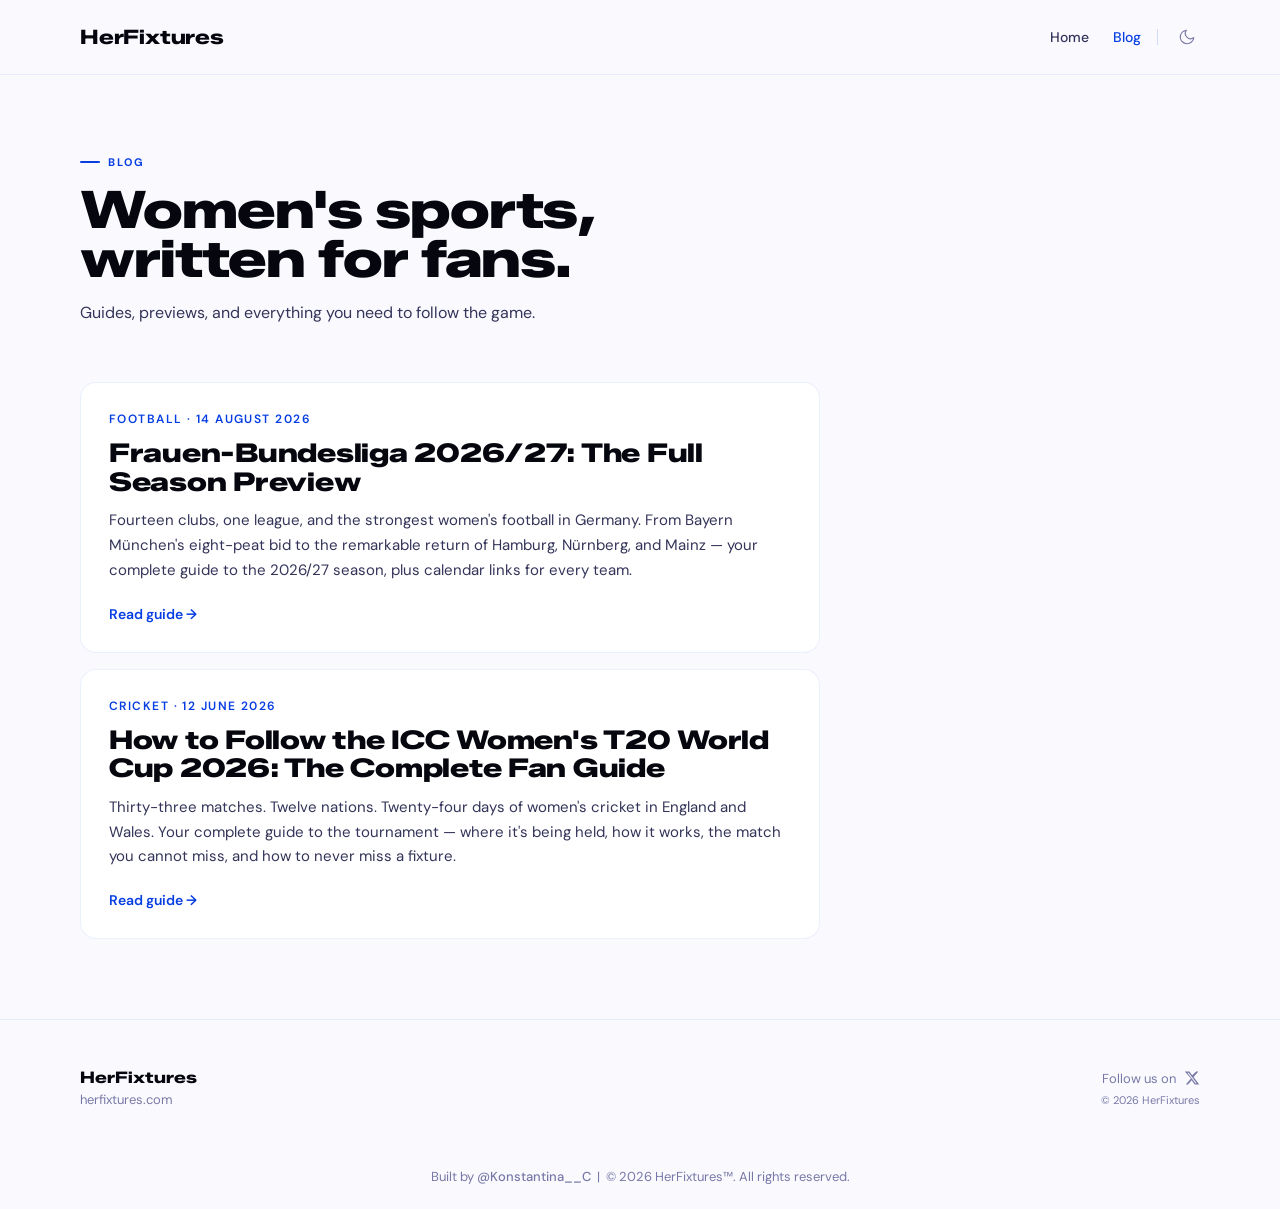
==== blog/index.html @ 1144f0fb "Add theme persistence via localStorage across all pages Adds an inline head script to all 4 HTML pag" ====
<!DOCTYPE html>
<html lang="en" data-theme="light">
<head>
<meta charset="UTF-8">
<meta name="viewport" content="width=device-width, initial-scale=1.0">
<script>(function(){var t=localStorage.getItem('theme');if(t==='dark'||t==='light')document.documentElement.setAttribute('data-theme',t);})();</script>
<link rel="canonical" href="https://herfixtures.com/blog/">
<title>Blog — HerFixtures</title>
<meta name="description" content="Women's sports guides, fan resources, and fixture previews from HerFixtures. Follow the ICC Women's T20 World Cup, WNBA, NWSL, and more.">
<meta property="og:title" content="Blog — HerFixtures">
<meta property="og:description" content="Women's sports guides, fan resources, and fixture previews from HerFixtures.">
<meta property="og:url" content="https://herfixtures.com/blog/">
<meta property="og:type" content="website">
<meta property="og:image" content="https://herfixtures.com/og-image.png">
<meta name="twitter:card" content="summary_large_image">
<meta name="twitter:title" content="Blog — HerFixtures">
<meta name="twitter:description" content="Women's sports guides, fan resources, and fixture previews from HerFixtures.">
<meta name="twitter:image" content="https://herfixtures.com/og-image.png">
<!-- Google tag (gtag.js) -->
<script async src="https://www.googletagmanager.com/gtag/js?id=G-TSQNRYCCSL"></script>
<script>
  window.dataLayer = window.dataLayer || [];
  function gtag(){dataLayer.push(arguments);}
  gtag('js', new Date());
  gtag('config', 'G-TSQNRYCCSL');
</script>
<link rel="icon" type="image/svg+xml" href="/Favicon.svg">
<link rel="apple-touch-icon" href="/Favicon.svg">
<link rel="preconnect" href="https://fonts.googleapis.com">
<link href="https://fonts.googleapis.com/css2?family=Zalando+Sans+Expanded:wght@300;400;500;600;700;800;900&family=DM+Sans:ital,opsz,wght@0,9..40,300;0,9..40,400;0,9..40,500;0,9..40,600;1,9..40,300;1,9..40,400&display=swap" rel="stylesheet">
<style>

/* ── TOKENS ─────────────────────────────────────────────── */
:root {
  --blue:      #073EE3;
  --blue-dim:  #052FC0;
  --coral:     #FF4D4D;
  --gold:      #F5C842;
  --bg:        #0C0C18;
  --bg2:       #181830;
  --bg3:       #222240;
  --text:      #EFEFFA;
  --text2:     #9898BB;
  --muted:     #555575;
  --card:      #181830;
  --border:    rgba(255,255,255,0.08);
  --border2:   rgba(255,255,255,0.15);
  --brand-fg:  #5E86FF;
  --purple:    #7C3AED;
}

[data-theme="light"] {
  --bg:        #FAFAFE;
  --bg2:       #FFFFFF;
  --bg3:       #EEEEFF;
  --text:      #06060F;
  --text2:     #34345A;
  --muted:     #7878A8;
  --card:      #FFFFFF;
  --border:    rgba(7,62,227,0.08);
  --border2:   rgba(7,62,227,0.16);
  --brand-fg:  #073EE3;
}

*, *::before, *::after { margin: 0; padding: 0; box-sizing: border-box; }
html { scroll-behavior: smooth; }

body {
  font-family: 'DM Sans', sans-serif;
  background: var(--bg);
  color: var(--text);
  min-height: 100vh;
  overflow-x: hidden;
  transition: background 0.4s, color 0.4s;
}

/* ── TOPBAR ─────────────────────────────────────────────── */
.topbar {
  display: flex;
  align-items: center;
  justify-content: space-between;
  padding: 16px 20px;
  border-bottom: 1px solid var(--border);
  position: sticky;
  top: 0;
  z-index: 100;
  background: var(--bg);
  transition: background 0.4s, border-color 0.4s;
}

@media (min-width: 600px) { .topbar { padding: 20px 48px; } }
@media (min-width: 900px) { .topbar { padding: 24px 80px; } }

.logo {
  font-family: 'Zalando Sans Expanded', sans-serif;
  font-weight: 800;
  font-size: 20px;
  letter-spacing: -0.01em;
  color: var(--text);
  text-decoration: none;
  transition: color 0.4s;
}

.nav {
  display: flex;
  align-items: center;
  gap: 24px;
}

.nav-link {
  font-size: 14px;
  font-weight: 500;
  color: var(--text2);
  text-decoration: none;
  transition: color 0.2s;
}

.nav-link:hover { color: var(--purple); }
.nav-link.active { color: var(--brand-fg); }

.topbar-right {
  display: flex;
  align-items: center;
  gap: 16px;
}

.nav-divider {
  width: 1px;
  height: 16px;
  background: var(--border2);
  flex-shrink: 0;
}

.theme-btn {
  background: none;
  border: none;
  cursor: pointer;
  padding: 4px;
  display: flex;
  align-items: center;
  color: var(--muted);
  transition: color 0.3s, opacity 0.3s;
  border-radius: 6px;
}
.theme-btn:hover { opacity: 0.7; }

/* ── BLOG HEADER ────────────────────────────────────────── */
.blog-header {
  padding: 56px 20px 40px;
}
@media (min-width: 600px) { .blog-header { padding: 72px 48px 48px; } }
@media (min-width: 900px) { .blog-header { padding: 80px 80px 56px; } }

.eyebrow {
  font-size: 11px;
  font-weight: 700;
  letter-spacing: 0.18em;
  text-transform: uppercase;
  color: var(--brand-fg);
  margin-bottom: 16px;
  display: flex;
  align-items: center;
  gap: 8px;
  transition: color 0.4s;
}
.eyebrow::before {
  content: '';
  width: 20px;
  height: 2px;
  background: currentColor;
  border-radius: 2px;
  flex-shrink: 0;
}

.blog-title {
  font-family: 'Zalando Sans Expanded', sans-serif;
  font-weight: 900;
  font-size: 40px;
  line-height: 0.95;
  letter-spacing: -0.02em;
  color: var(--text);
  margin-bottom: 16px;
  transition: color 0.4s;
}
@media (min-width: 600px) { .blog-title { font-size: 52px; } }

.blog-sub {
  font-size: 16px;
  color: var(--text2);
  line-height: 1.65;
  transition: color 0.4s;
}

/* ── POST LIST ──────────────────────────────────────────── */
.blog-list {
  padding: 0 20px 80px;
  max-width: 900px;
  display: flex;
  flex-direction: column;
  gap: 16px;
}
@media (min-width: 600px) { .blog-list { padding: 0 48px 80px; } }
@media (min-width: 900px) { .blog-list { padding: 0 80px 80px; } }

.post-card {
  display: block;
  background: var(--card);
  border: 1px solid var(--border);
  border-radius: 16px;
  padding: 28px;
  text-decoration: none;
  color: inherit;
  transition: border-color 0.2s, box-shadow 0.2s, background 0.4s;
}
.post-card:hover {
  border-color: var(--border2);
  box-shadow: 0 4px 24px rgba(0,0,0,0.10);
}

.post-meta {
  font-size: 12px;
  font-weight: 600;
  letter-spacing: 0.12em;
  text-transform: uppercase;
  color: var(--brand-fg);
  margin-bottom: 12px;
  transition: color 0.4s;
}

.post-title {
  font-family: 'Zalando Sans Expanded', sans-serif;
  font-weight: 900;
  font-size: 22px;
  line-height: 1.1;
  letter-spacing: -0.01em;
  color: var(--text);
  margin-bottom: 12px;
  transition: color 0.4s;
}
@media (min-width: 600px) { .post-title { font-size: 26px; } }

.post-excerpt {
  font-size: 15px;
  color: var(--text2);
  line-height: 1.65;
  margin-bottom: 20px;
  transition: color 0.4s;
}

.post-cta {
  font-size: 14px;
  font-weight: 600;
  color: var(--brand-fg);
  transition: color 0.4s;
}

/* ── FOOTER ─────────────────────────────────────────────── */
.footer {
  display: flex;
  flex-direction: column;
  gap: 16px;
  padding: 32px 20px;
  border-top: 1px solid var(--border);
  transition: border-color 0.4s;
}
@media (min-width: 600px) {
  .footer {
    flex-direction: row;
    align-items: center;
    justify-content: space-between;
    padding: 40px 48px;
  }
}
@media (min-width: 900px) { .footer { padding: 48px 80px; } }

.footer-logo {
  font-family: 'Zalando Sans Expanded', sans-serif;
  font-weight: 800;
  font-size: 16px;
  color: var(--text);
  transition: color 0.4s;
}
.footer-url {
  font-size: 13px;
  color: var(--muted);
  margin-top: 4px;
  transition: color 0.4s;
}
.footer-right { display: flex; flex-direction: column; gap: 6px; }
@media (min-width: 600px) { .footer-right { align-items: flex-end; } }

.footer-socials {
  display: flex;
  align-items: center;
  gap: 8px;
}
.footer-follow { font-size: 13px; color: var(--muted); transition: color 0.4s; }
.footer-social-link {
  color: var(--muted);
  text-decoration: none;
  transition: color 0.2s;
  display: flex;
  align-items: center;
}
.footer-social-link:hover { color: var(--brand-fg); }
.footer-social-link svg { width: 16px; height: 16px; fill: currentColor; }
.footer-copy { font-size: 11px; color: var(--muted); transition: color 0.4s; }
.footer-credit {
  text-align: center;
  font-size: 13px;
  color: var(--muted);
  padding: 12px 0 24px;
  transition: color 0.4s;
}
.footer-credit a { color: inherit; font-weight: 500; text-decoration: none; }
.footer-credit a:hover { color: var(--brand-fg); }

</style>
</head>
<body>

<header class="topbar">
  <a href="/" class="logo">HerFixtures</a>
  <div class="topbar-right">
  <nav class="nav">
    <a href="/" class="nav-link">Home</a>
    <a href="/blog" class="nav-link active">Blog</a>
  </nav>
  <div class="nav-divider"></div>
  <button class="theme-btn" id="theme-btn" onclick="toggleTheme()" aria-label="Toggle dark mode">
    <svg id="icon-moon" xmlns="http://www.w3.org/2000/svg" width="18" height="18" viewBox="0 0 24 24" fill="none" stroke="currentColor" stroke-width="1.5" stroke-linecap="round" stroke-linejoin="round">
      <path d="M21 12.79A9 9 0 1 1 11.21 3 7 7 0 0 0 21 12.79z"/>
    </svg>
    <svg id="icon-sun" xmlns="http://www.w3.org/2000/svg" width="18" height="18" viewBox="0 0 24 24" fill="none" stroke="currentColor" stroke-width="1.5" stroke-linecap="round" stroke-linejoin="round" style="display:none;">
      <circle cx="12" cy="12" r="5"/>
      <line x1="12" y1="1" x2="12" y2="3"/>
      <line x1="12" y1="21" x2="12" y2="23"/>
      <line x1="4.22" y1="4.22" x2="5.64" y2="5.64"/>
      <line x1="18.36" y1="18.36" x2="19.78" y2="19.78"/>
      <line x1="1" y1="12" x2="3" y2="12"/>
      <line x1="21" y1="12" x2="23" y2="12"/>
      <line x1="4.22" y1="19.78" x2="5.64" y2="18.36"/>
      <line x1="18.36" y1="5.64" x2="19.78" y2="4.22"/>
    </svg>
  </button>
  </div>
</header>

<main>
  <div class="blog-header">
    <div class="eyebrow">Blog</div>
    <h1 class="blog-title">Women's sports,<br>written for fans.</h1>
    <p class="blog-sub">Guides, previews, and everything you need to follow the game.</p>
  </div>

  <div class="blog-list">
    <a href="/blog/frauen-bundesliga-2026-27-season-preview/" class="post-card">
      <div class="post-meta">Football &middot; 14 August 2026</div>
      <h2 class="post-title">Frauen-Bundesliga 2026/27: The Full Season Preview</h2>
      <p class="post-excerpt">Fourteen clubs, one league, and the strongest women's football in Germany. From Bayern München's eight-peat bid to the remarkable return of Hamburg, Nürnberg, and Mainz — your complete guide to the 2026/27 season, plus calendar links for every team.</p>
      <span class="post-cta">Read guide &rarr;</span>
    </a>
    <a href="/blog/icc-womens-t20-world-cup-2026-guide/" class="post-card">
      <div class="post-meta">Cricket &middot; 12 June 2026</div>
      <h2 class="post-title">How to Follow the ICC Women's T20 World Cup 2026: The Complete Fan Guide</h2>
      <p class="post-excerpt">Thirty-three matches. Twelve nations. Twenty-four days of women's cricket in England and Wales. Your complete guide to the tournament — where it's being held, how it works, the match you cannot miss, and how to never miss a fixture.</p>
      <span class="post-cta">Read guide &rarr;</span>
    </a>
  </div>
</main>

<footer class="footer">
  <div class="footer-left">
    <div class="footer-logo">HerFixtures</div>
    <div class="footer-url">herfixtures.com</div>
  </div>
  <div class="footer-right">
    <div class="footer-socials">
      <span class="footer-follow">Follow us on</span>
      <a href="https://x.com/herfixtures" target="_blank" rel="noopener" class="footer-social-link" aria-label="HerFixtures on X">
        <svg viewBox="0 0 24 24" xmlns="http://www.w3.org/2000/svg"><path d="M18.244 2.25h3.308l-7.227 8.26 8.502 11.24H16.17l-4.714-6.231-5.401 6.231H2.744l7.737-8.835L1.254 2.25H8.08l4.253 5.622L18.244 2.25zm-1.161 17.52h1.833L7.084 4.126H5.117L17.083 19.77z"/></svg>
      </a>
    </div>
    <div class="footer-copy">&copy; 2026 HerFixtures</div>
  </div>
</footer>
<div class="footer-credit">
  Built by <a href="https://x.com/Konstantina__C" target="_blank" rel="noopener">@Konstantina__C</a> &nbsp;|&nbsp; &copy; 2026 HerFixtures&trade;. All rights reserved.
</div>

<script>
function toggleTheme() {
  const h = document.documentElement;
  const isDark = h.getAttribute('data-theme') === 'dark';
  const next = isDark ? 'light' : 'dark';
  h.setAttribute('data-theme', next);
  localStorage.setItem('theme', next);
  document.getElementById('icon-moon').style.display = isDark ? '' : 'none';
  document.getElementById('icon-sun').style.display  = isDark ? 'none' : '';
}
</script>
</body>
</html>
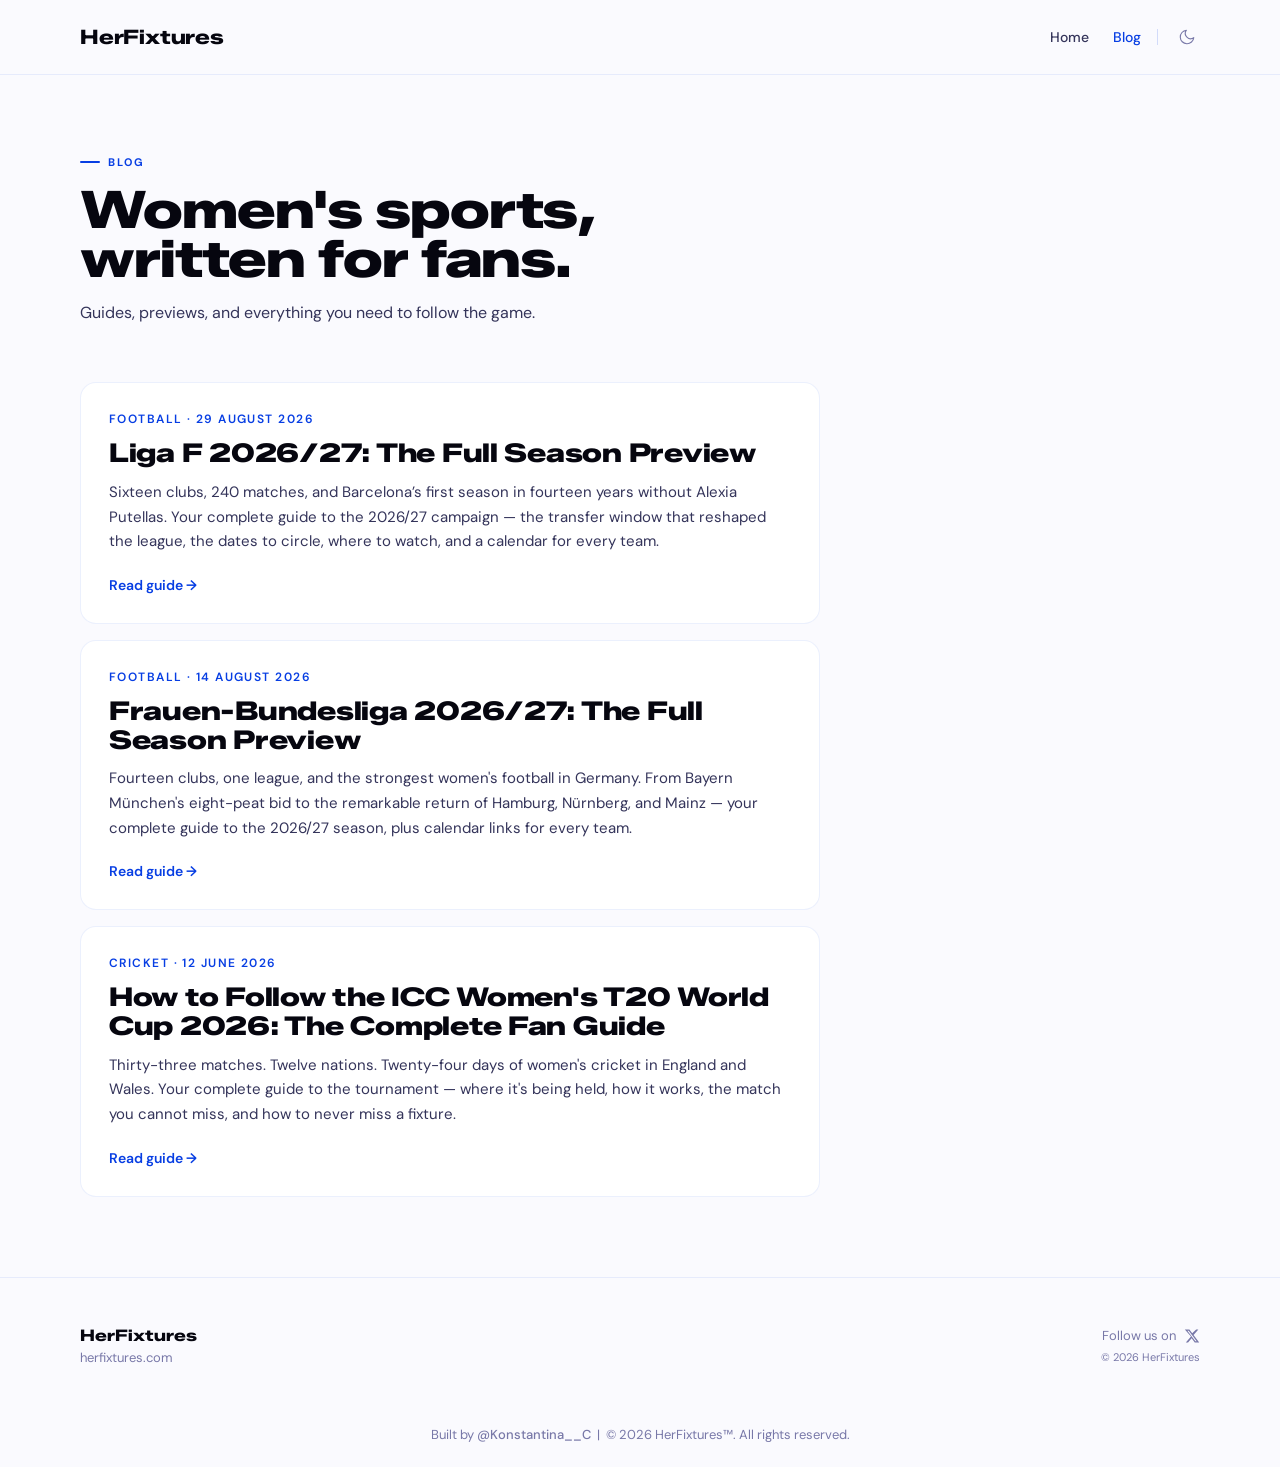
==== commit 9b722797: "Publish Liga F 2026/27 season preview Adds /blog/liga-f-2026-27-season-preview/, built on the shared" ====
--- a/blog/index.html
+++ b/blog/index.html
@@ -354,6 +354,12 @@
   </div>
 
   <div class="blog-list">
+    <a href="/blog/liga-f-2026-27-season-preview/" class="post-card">
+      <div class="post-meta">Football &middot; 29 August 2026</div>
+      <h2 class="post-title">Liga F 2026/27: The Full Season Preview</h2>
+      <p class="post-excerpt">Sixteen clubs, 240 matches, and Barcelona&rsquo;s first season in fourteen years without Alexia Putellas. Your complete guide to the 2026/27 campaign &mdash; the transfer window that reshaped the league, the dates to circle, where to watch, and a calendar for every team.</p>
+      <span class="post-cta">Read guide &rarr;</span>
+    </a>
     <a href="/blog/frauen-bundesliga-2026-27-season-preview/" class="post-card">
       <div class="post-meta">Football &middot; 14 August 2026</div>
       <h2 class="post-title">Frauen-Bundesliga 2026/27: The Full Season Preview</h2>
@@ -398,6 +404,16 @@
   document.getElementById('icon-moon').style.display = isDark ? '' : 'none';
   document.getElementById('icon-sun').style.display  = isDark ? 'none' : '';
 }
+(function(){
+  var isDark = document.documentElement.getAttribute('data-theme') === 'dark';
+  document.getElementById('icon-moon').style.display = isDark ? 'none' : '';
+  document.getElementById('icon-sun').style.display  = isDark ? '' : 'none';
+})();
 </script>
+<script>
+    window.si = window.si || function () { (window.siq = window.siq || []).push(arguments); };
+</script>
+  <script defer src="/_vercel/speed-insights/script.js"></script>
+  
 </body>
 </html>
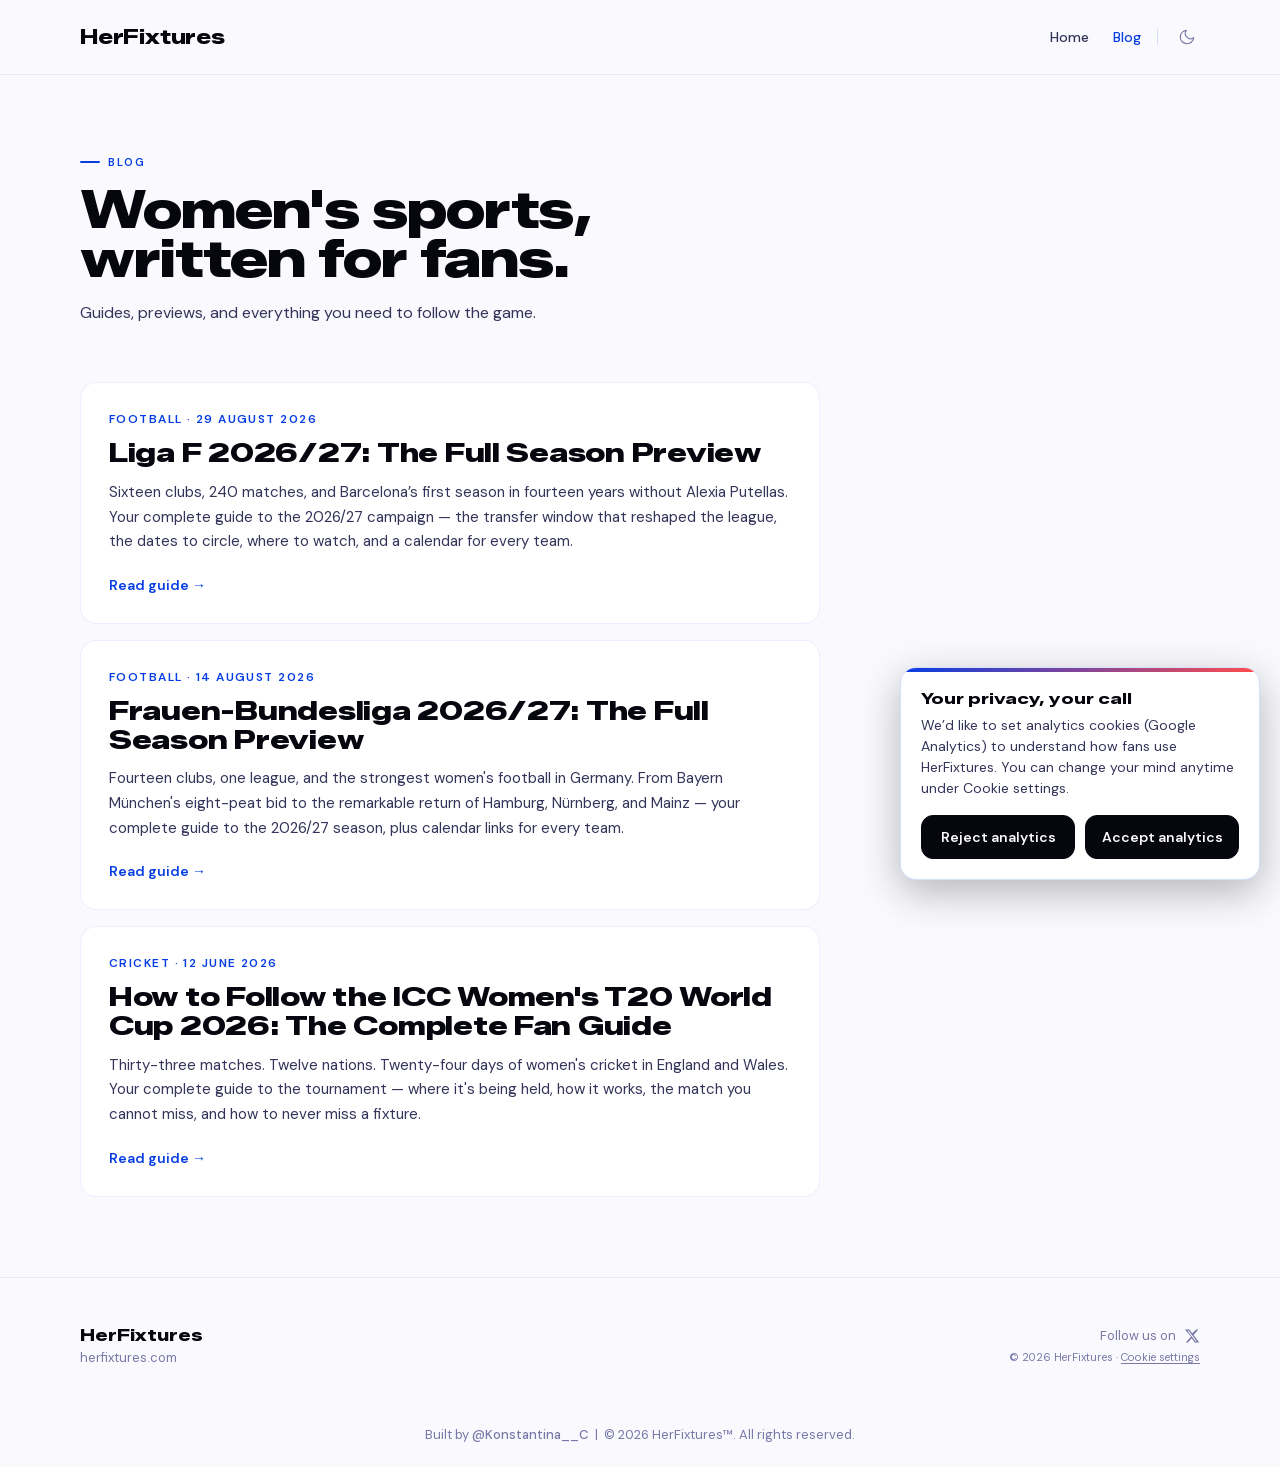
==== commit 83effc78: "Consent banner, GA4 behind consent, self-hosted fonts - Self-host DM Sans + Zalando Sans Expanded (O" ====
--- a/blog/index.html
+++ b/blog/index.html
@@ -6,7 +6,7 @@
 <script>(function(){var t=localStorage.getItem('theme');if(t==='dark'||t==='light')document.documentElement.setAttribute('data-theme',t);})();</script>
 <link rel="canonical" href="https://herfixtures.com/blog/">
 <title>Blog — HerFixtures</title>
-<meta name="description" content="Women's sports guides, fan resources, and fixture previews from HerFixtures. Follow the ICC Women's T20 World Cup, WNBA, NWSL, and more.">
+<meta name="description" content="Women's sports guides, fan resources, and fixture previews from HerFixtures. Follow the WNBA, NWSL, Women's Champions League, Liga F and more.">
 <meta property="og:title" content="Blog — HerFixtures">
 <meta property="og:description" content="Women's sports guides, fan resources, and fixture previews from HerFixtures.">
 <meta property="og:url" content="https://herfixtures.com/blog/">
@@ -16,18 +16,15 @@
 <meta name="twitter:title" content="Blog — HerFixtures">
 <meta name="twitter:description" content="Women's sports guides, fan resources, and fixture previews from HerFixtures.">
 <meta name="twitter:image" content="https://herfixtures.com/og-image.png">
-<!-- Google tag (gtag.js) -->
-<script async src="https://www.googletagmanager.com/gtag/js?id=G-TSQNRYCCSL"></script>
+<!-- Google Analytics loads only after consent: see /assets/consent.js. Never add gtag.js here. -->
 <script>
   window.dataLayer = window.dataLayer || [];
   function gtag(){dataLayer.push(arguments);}
-  gtag('js', new Date());
-  gtag('config', 'G-TSQNRYCCSL');
 </script>
+<script src="/assets/consent.js" defer></script>
 <link rel="icon" type="image/svg+xml" href="/Favicon.svg">
 <link rel="apple-touch-icon" href="/Favicon.svg">
-<link rel="preconnect" href="https://fonts.googleapis.com">
-<link href="https://fonts.googleapis.com/css2?family=Zalando+Sans+Expanded:wght@300;400;500;600;700;800;900&family=DM+Sans:ital,opsz,wght@0,9..40,300;0,9..40,400;0,9..40,500;0,9..40,600;1,9..40,300;1,9..40,400&display=swap" rel="stylesheet">
+<link rel="stylesheet" href="/assets/fonts/fonts.css">
 <style>
 
 /* ── TOKENS ─────────────────────────────────────────────── */
@@ -387,7 +384,7 @@
         <svg viewBox="0 0 24 24" xmlns="http://www.w3.org/2000/svg"><path d="M18.244 2.25h3.308l-7.227 8.26 8.502 11.24H16.17l-4.714-6.231-5.401 6.231H2.744l7.737-8.835L1.254 2.25H8.08l4.253 5.622L18.244 2.25zm-1.161 17.52h1.833L7.084 4.126H5.117L17.083 19.77z"/></svg>
       </a>
     </div>
-    <div class="footer-copy">&copy; 2026 HerFixtures</div>
+    <div class="footer-copy">&copy; 2026 HerFixtures · <button type="button" data-cookie-settings>Cookie settings</button></div>
   </div>
 </footer>
 <div class="footer-credit">
--- a/assets/fonts/fonts.css
+++ b/assets/fonts/fonts.css
@@ -0,0 +1,235 @@
+/* Self-hosted Google Fonts (OFL-1.1, licences in this folder). Never load fonts.googleapis.com. */
+/* latin-ext */
+@font-face {
+  font-family: 'DM Sans';
+  font-style: italic;
+  font-weight: 300;
+  font-display: swap;
+  src: url(/assets/fonts/dm-sans-italic-latin-ext.woff2) format('woff2');
+  unicode-range: U+0100-02BA, U+02BD-02C5, U+02C7-02CC, U+02CE-02D7, U+02DD-02FF, U+0304, U+0308, U+0329, U+1D00-1DBF, U+1E00-1E9F, U+1EF2-1EFF, U+2020, U+20A0-20AB, U+20AD-20C4, U+2113, U+2C60-2C7F, U+A720-A7FF;
+}
+/* latin */
+@font-face {
+  font-family: 'DM Sans';
+  font-style: italic;
+  font-weight: 300;
+  font-display: swap;
+  src: url(/assets/fonts/dm-sans-italic-latin.woff2) format('woff2');
+  unicode-range: U+0000-00FF, U+0131, U+0152-0153, U+02BB-02BC, U+02C6, U+02DA, U+02DC, U+0304, U+0308, U+0329, U+2000-206F, U+20AC, U+2122, U+2191, U+2193, U+2212, U+2215, U+FEFF, U+FFFD;
+}
+/* latin-ext */
+@font-face {
+  font-family: 'DM Sans';
+  font-style: italic;
+  font-weight: 400;
+  font-display: swap;
+  src: url(/assets/fonts/dm-sans-italic-latin-ext.woff2) format('woff2');
+  unicode-range: U+0100-02BA, U+02BD-02C5, U+02C7-02CC, U+02CE-02D7, U+02DD-02FF, U+0304, U+0308, U+0329, U+1D00-1DBF, U+1E00-1E9F, U+1EF2-1EFF, U+2020, U+20A0-20AB, U+20AD-20C4, U+2113, U+2C60-2C7F, U+A720-A7FF;
+}
+/* latin */
+@font-face {
+  font-family: 'DM Sans';
+  font-style: italic;
+  font-weight: 400;
+  font-display: swap;
+  src: url(/assets/fonts/dm-sans-italic-latin.woff2) format('woff2');
+  unicode-range: U+0000-00FF, U+0131, U+0152-0153, U+02BB-02BC, U+02C6, U+02DA, U+02DC, U+0304, U+0308, U+0329, U+2000-206F, U+20AC, U+2122, U+2191, U+2193, U+2212, U+2215, U+FEFF, U+FFFD;
+}
+/* latin-ext */
+@font-face {
+  font-family: 'DM Sans';
+  font-style: normal;
+  font-weight: 300;
+  font-display: swap;
+  src: url(/assets/fonts/dm-sans-normal-latin-ext.woff2) format('woff2');
+  unicode-range: U+0100-02BA, U+02BD-02C5, U+02C7-02CC, U+02CE-02D7, U+02DD-02FF, U+0304, U+0308, U+0329, U+1D00-1DBF, U+1E00-1E9F, U+1EF2-1EFF, U+2020, U+20A0-20AB, U+20AD-20C4, U+2113, U+2C60-2C7F, U+A720-A7FF;
+}
+/* latin */
+@font-face {
+  font-family: 'DM Sans';
+  font-style: normal;
+  font-weight: 300;
+  font-display: swap;
+  src: url(/assets/fonts/dm-sans-normal-latin.woff2) format('woff2');
+  unicode-range: U+0000-00FF, U+0131, U+0152-0153, U+02BB-02BC, U+02C6, U+02DA, U+02DC, U+0304, U+0308, U+0329, U+2000-206F, U+20AC, U+2122, U+2191, U+2193, U+2212, U+2215, U+FEFF, U+FFFD;
+}
+/* latin-ext */
+@font-face {
+  font-family: 'DM Sans';
+  font-style: normal;
+  font-weight: 400;
+  font-display: swap;
+  src: url(/assets/fonts/dm-sans-normal-latin-ext.woff2) format('woff2');
+  unicode-range: U+0100-02BA, U+02BD-02C5, U+02C7-02CC, U+02CE-02D7, U+02DD-02FF, U+0304, U+0308, U+0329, U+1D00-1DBF, U+1E00-1E9F, U+1EF2-1EFF, U+2020, U+20A0-20AB, U+20AD-20C4, U+2113, U+2C60-2C7F, U+A720-A7FF;
+}
+/* latin */
+@font-face {
+  font-family: 'DM Sans';
+  font-style: normal;
+  font-weight: 400;
+  font-display: swap;
+  src: url(/assets/fonts/dm-sans-normal-latin.woff2) format('woff2');
+  unicode-range: U+0000-00FF, U+0131, U+0152-0153, U+02BB-02BC, U+02C6, U+02DA, U+02DC, U+0304, U+0308, U+0329, U+2000-206F, U+20AC, U+2122, U+2191, U+2193, U+2212, U+2215, U+FEFF, U+FFFD;
+}
+/* latin-ext */
+@font-face {
+  font-family: 'DM Sans';
+  font-style: normal;
+  font-weight: 500;
+  font-display: swap;
+  src: url(/assets/fonts/dm-sans-normal-latin-ext.woff2) format('woff2');
+  unicode-range: U+0100-02BA, U+02BD-02C5, U+02C7-02CC, U+02CE-02D7, U+02DD-02FF, U+0304, U+0308, U+0329, U+1D00-1DBF, U+1E00-1E9F, U+1EF2-1EFF, U+2020, U+20A0-20AB, U+20AD-20C4, U+2113, U+2C60-2C7F, U+A720-A7FF;
+}
+/* latin */
+@font-face {
+  font-family: 'DM Sans';
+  font-style: normal;
+  font-weight: 500;
+  font-display: swap;
+  src: url(/assets/fonts/dm-sans-normal-latin.woff2) format('woff2');
+  unicode-range: U+0000-00FF, U+0131, U+0152-0153, U+02BB-02BC, U+02C6, U+02DA, U+02DC, U+0304, U+0308, U+0329, U+2000-206F, U+20AC, U+2122, U+2191, U+2193, U+2212, U+2215, U+FEFF, U+FFFD;
+}
+/* latin-ext */
+@font-face {
+  font-family: 'DM Sans';
+  font-style: normal;
+  font-weight: 600;
+  font-display: swap;
+  src: url(/assets/fonts/dm-sans-normal-latin-ext.woff2) format('woff2');
+  unicode-range: U+0100-02BA, U+02BD-02C5, U+02C7-02CC, U+02CE-02D7, U+02DD-02FF, U+0304, U+0308, U+0329, U+1D00-1DBF, U+1E00-1E9F, U+1EF2-1EFF, U+2020, U+20A0-20AB, U+20AD-20C4, U+2113, U+2C60-2C7F, U+A720-A7FF;
+}
+/* latin */
+@font-face {
+  font-family: 'DM Sans';
+  font-style: normal;
+  font-weight: 600;
+  font-display: swap;
+  src: url(/assets/fonts/dm-sans-normal-latin.woff2) format('woff2');
+  unicode-range: U+0000-00FF, U+0131, U+0152-0153, U+02BB-02BC, U+02C6, U+02DA, U+02DC, U+0304, U+0308, U+0329, U+2000-206F, U+20AC, U+2122, U+2191, U+2193, U+2212, U+2215, U+FEFF, U+FFFD;
+}
+/* latin-ext */
+@font-face {
+  font-family: 'Zalando Sans Expanded';
+  font-style: normal;
+  font-weight: 300;
+  font-display: swap;
+  src: url(/assets/fonts/zalando-sans-expanded-normal-latin-ext.woff2) format('woff2');
+  unicode-range: U+0100-02BA, U+02BD-02C5, U+02C7-02CC, U+02CE-02D7, U+02DD-02FF, U+0304, U+0308, U+0329, U+1D00-1DBF, U+1E00-1E9F, U+1EF2-1EFF, U+2020, U+20A0-20AB, U+20AD-20C4, U+2113, U+2C60-2C7F, U+A720-A7FF;
+}
+/* latin */
+@font-face {
+  font-family: 'Zalando Sans Expanded';
+  font-style: normal;
+  font-weight: 300;
+  font-display: swap;
+  src: url(/assets/fonts/zalando-sans-expanded-normal-latin.woff2) format('woff2');
+  unicode-range: U+0000-00FF, U+0131, U+0152-0153, U+02BB-02BC, U+02C6, U+02DA, U+02DC, U+0304, U+0308, U+0329, U+2000-206F, U+20AC, U+2122, U+2191, U+2193, U+2212, U+2215, U+FEFF, U+FFFD;
+}
+/* latin-ext */
+@font-face {
+  font-family: 'Zalando Sans Expanded';
+  font-style: normal;
+  font-weight: 400;
+  font-display: swap;
+  src: url(/assets/fonts/zalando-sans-expanded-normal-latin-ext.woff2) format('woff2');
+  unicode-range: U+0100-02BA, U+02BD-02C5, U+02C7-02CC, U+02CE-02D7, U+02DD-02FF, U+0304, U+0308, U+0329, U+1D00-1DBF, U+1E00-1E9F, U+1EF2-1EFF, U+2020, U+20A0-20AB, U+20AD-20C4, U+2113, U+2C60-2C7F, U+A720-A7FF;
+}
+/* latin */
+@font-face {
+  font-family: 'Zalando Sans Expanded';
+  font-style: normal;
+  font-weight: 400;
+  font-display: swap;
+  src: url(/assets/fonts/zalando-sans-expanded-normal-latin.woff2) format('woff2');
+  unicode-range: U+0000-00FF, U+0131, U+0152-0153, U+02BB-02BC, U+02C6, U+02DA, U+02DC, U+0304, U+0308, U+0329, U+2000-206F, U+20AC, U+2122, U+2191, U+2193, U+2212, U+2215, U+FEFF, U+FFFD;
+}
+/* latin-ext */
+@font-face {
+  font-family: 'Zalando Sans Expanded';
+  font-style: normal;
+  font-weight: 500;
+  font-display: swap;
+  src: url(/assets/fonts/zalando-sans-expanded-normal-latin-ext.woff2) format('woff2');
+  unicode-range: U+0100-02BA, U+02BD-02C5, U+02C7-02CC, U+02CE-02D7, U+02DD-02FF, U+0304, U+0308, U+0329, U+1D00-1DBF, U+1E00-1E9F, U+1EF2-1EFF, U+2020, U+20A0-20AB, U+20AD-20C4, U+2113, U+2C60-2C7F, U+A720-A7FF;
+}
+/* latin */
+@font-face {
+  font-family: 'Zalando Sans Expanded';
+  font-style: normal;
+  font-weight: 500;
+  font-display: swap;
+  src: url(/assets/fonts/zalando-sans-expanded-normal-latin.woff2) format('woff2');
+  unicode-range: U+0000-00FF, U+0131, U+0152-0153, U+02BB-02BC, U+02C6, U+02DA, U+02DC, U+0304, U+0308, U+0329, U+2000-206F, U+20AC, U+2122, U+2191, U+2193, U+2212, U+2215, U+FEFF, U+FFFD;
+}
+/* latin-ext */
+@font-face {
+  font-family: 'Zalando Sans Expanded';
+  font-style: normal;
+  font-weight: 600;
+  font-display: swap;
+  src: url(/assets/fonts/zalando-sans-expanded-normal-latin-ext.woff2) format('woff2');
+  unicode-range: U+0100-02BA, U+02BD-02C5, U+02C7-02CC, U+02CE-02D7, U+02DD-02FF, U+0304, U+0308, U+0329, U+1D00-1DBF, U+1E00-1E9F, U+1EF2-1EFF, U+2020, U+20A0-20AB, U+20AD-20C4, U+2113, U+2C60-2C7F, U+A720-A7FF;
+}
+/* latin */
+@font-face {
+  font-family: 'Zalando Sans Expanded';
+  font-style: normal;
+  font-weight: 600;
+  font-display: swap;
+  src: url(/assets/fonts/zalando-sans-expanded-normal-latin.woff2) format('woff2');
+  unicode-range: U+0000-00FF, U+0131, U+0152-0153, U+02BB-02BC, U+02C6, U+02DA, U+02DC, U+0304, U+0308, U+0329, U+2000-206F, U+20AC, U+2122, U+2191, U+2193, U+2212, U+2215, U+FEFF, U+FFFD;
+}
+/* latin-ext */
+@font-face {
+  font-family: 'Zalando Sans Expanded';
+  font-style: normal;
+  font-weight: 700;
+  font-display: swap;
+  src: url(/assets/fonts/zalando-sans-expanded-normal-latin-ext.woff2) format('woff2');
+  unicode-range: U+0100-02BA, U+02BD-02C5, U+02C7-02CC, U+02CE-02D7, U+02DD-02FF, U+0304, U+0308, U+0329, U+1D00-1DBF, U+1E00-1E9F, U+1EF2-1EFF, U+2020, U+20A0-20AB, U+20AD-20C4, U+2113, U+2C60-2C7F, U+A720-A7FF;
+}
+/* latin */
+@font-face {
+  font-family: 'Zalando Sans Expanded';
+  font-style: normal;
+  font-weight: 700;
+  font-display: swap;
+  src: url(/assets/fonts/zalando-sans-expanded-normal-latin.woff2) format('woff2');
+  unicode-range: U+0000-00FF, U+0131, U+0152-0153, U+02BB-02BC, U+02C6, U+02DA, U+02DC, U+0304, U+0308, U+0329, U+2000-206F, U+20AC, U+2122, U+2191, U+2193, U+2212, U+2215, U+FEFF, U+FFFD;
+}
+/* latin-ext */
+@font-face {
+  font-family: 'Zalando Sans Expanded';
+  font-style: normal;
+  font-weight: 800;
+  font-display: swap;
+  src: url(/assets/fonts/zalando-sans-expanded-normal-latin-ext.woff2) format('woff2');
+  unicode-range: U+0100-02BA, U+02BD-02C5, U+02C7-02CC, U+02CE-02D7, U+02DD-02FF, U+0304, U+0308, U+0329, U+1D00-1DBF, U+1E00-1E9F, U+1EF2-1EFF, U+2020, U+20A0-20AB, U+20AD-20C4, U+2113, U+2C60-2C7F, U+A720-A7FF;
+}
+/* latin */
+@font-face {
+  font-family: 'Zalando Sans Expanded';
+  font-style: normal;
+  font-weight: 800;
+  font-display: swap;
+  src: url(/assets/fonts/zalando-sans-expanded-normal-latin.woff2) format('woff2');
+  unicode-range: U+0000-00FF, U+0131, U+0152-0153, U+02BB-02BC, U+02C6, U+02DA, U+02DC, U+0304, U+0308, U+0329, U+2000-206F, U+20AC, U+2122, U+2191, U+2193, U+2212, U+2215, U+FEFF, U+FFFD;
+}
+/* latin-ext */
+@font-face {
+  font-family: 'Zalando Sans Expanded';
+  font-style: normal;
+  font-weight: 900;
+  font-display: swap;
+  src: url(/assets/fonts/zalando-sans-expanded-normal-latin-ext.woff2) format('woff2');
+  unicode-range: U+0100-02BA, U+02BD-02C5, U+02C7-02CC, U+02CE-02D7, U+02DD-02FF, U+0304, U+0308, U+0329, U+1D00-1DBF, U+1E00-1E9F, U+1EF2-1EFF, U+2020, U+20A0-20AB, U+20AD-20C4, U+2113, U+2C60-2C7F, U+A720-A7FF;
+}
+/* latin */
+@font-face {
+  font-family: 'Zalando Sans Expanded';
+  font-style: normal;
+  font-weight: 900;
+  font-display: swap;
+  src: url(/assets/fonts/zalando-sans-expanded-normal-latin.woff2) format('woff2');
+  unicode-range: U+0000-00FF, U+0131, U+0152-0153, U+02BB-02BC, U+02C6, U+02DA, U+02DC, U+0304, U+0308, U+0329, U+2000-206F, U+20AC, U+2122, U+2191, U+2193, U+2212, U+2215, U+FEFF, U+FFFD;
+}
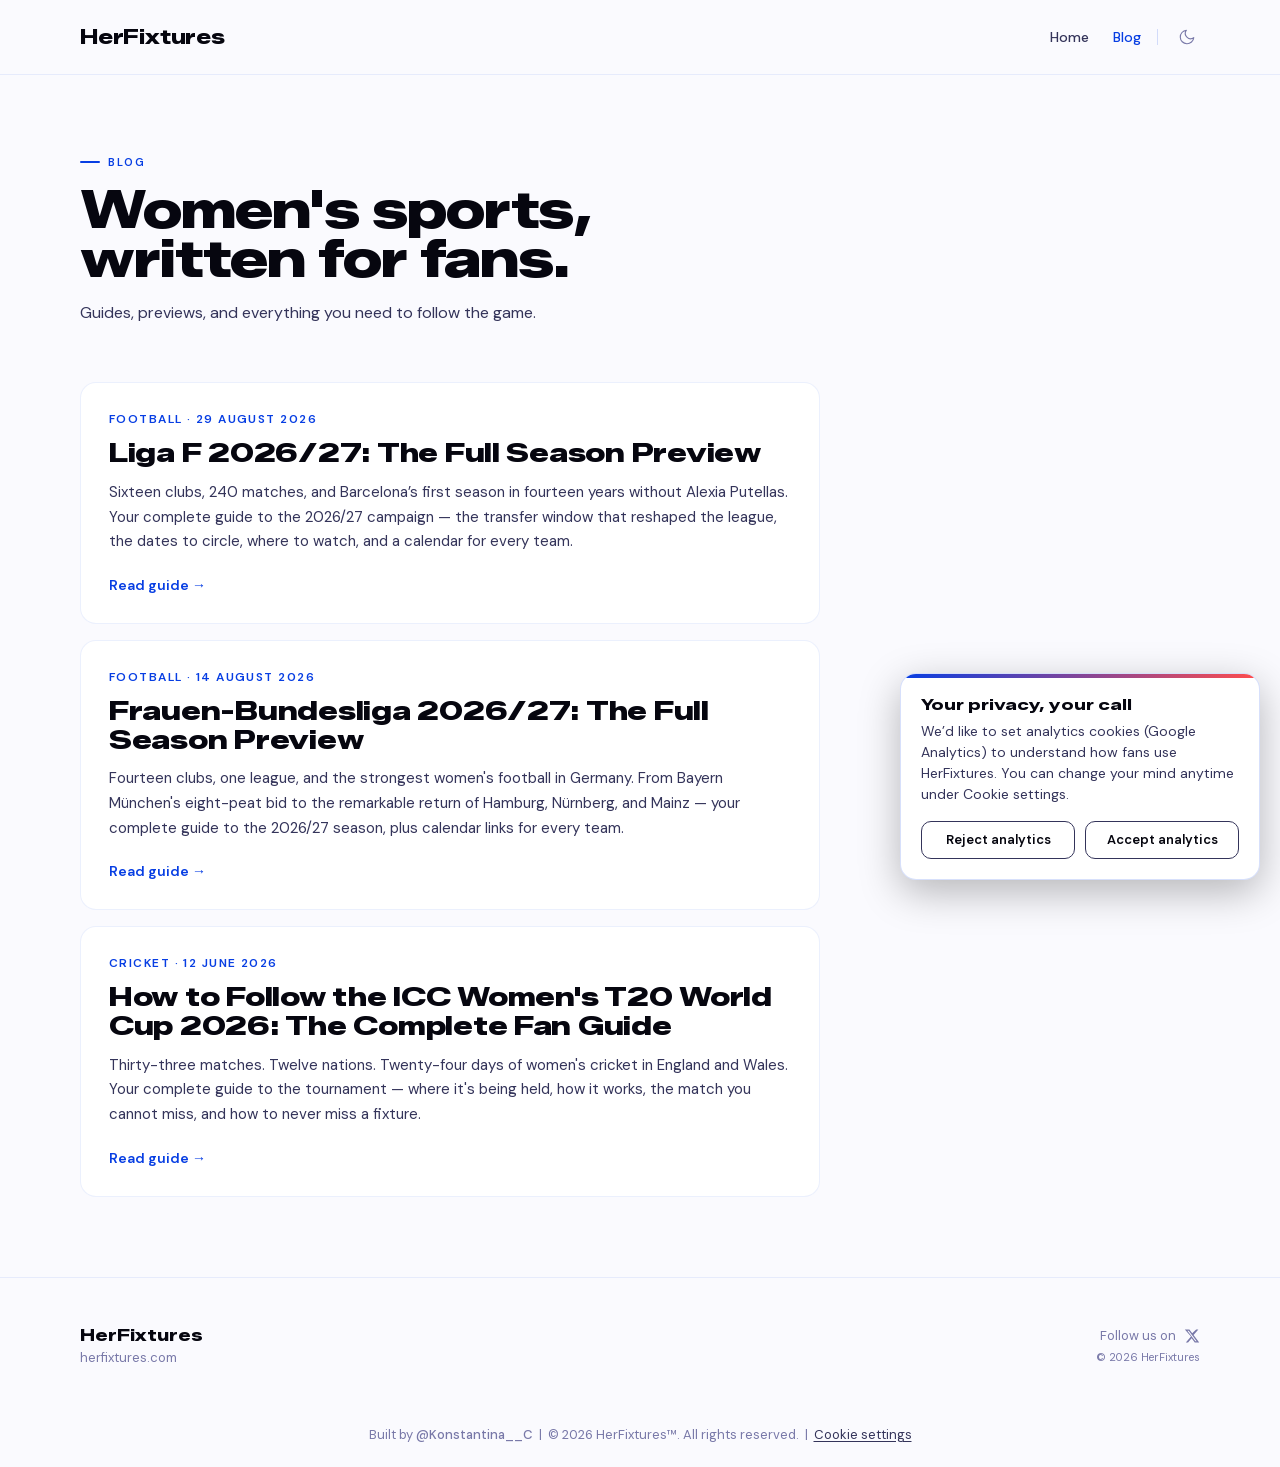
==== commit 22b14752: "Ghost consent buttons; Cookie settings in the credit line on all pages - Both banner buttons are now" ====
--- a/blog/index.html
+++ b/blog/index.html
@@ -384,11 +384,11 @@
         <svg viewBox="0 0 24 24" xmlns="http://www.w3.org/2000/svg"><path d="M18.244 2.25h3.308l-7.227 8.26 8.502 11.24H16.17l-4.714-6.231-5.401 6.231H2.744l7.737-8.835L1.254 2.25H8.08l4.253 5.622L18.244 2.25zm-1.161 17.52h1.833L7.084 4.126H5.117L17.083 19.77z"/></svg>
       </a>
     </div>
-    <div class="footer-copy">&copy; 2026 HerFixtures · <button type="button" data-cookie-settings>Cookie settings</button></div>
+    <div class="footer-copy">&copy; 2026 HerFixtures</div>
   </div>
 </footer>
 <div class="footer-credit">
-  Built by <a href="https://x.com/Konstantina__C" target="_blank" rel="noopener">@Konstantina__C</a> &nbsp;|&nbsp; &copy; 2026 HerFixtures&trade;. All rights reserved.
+  Built by <a href="https://x.com/Konstantina__C" target="_blank" rel="noopener">@Konstantina__C</a> &nbsp;|&nbsp; &copy; 2026 HerFixtures&trade;. All rights reserved. &nbsp;|&nbsp; <button type="button" data-cookie-settings>Cookie settings</button>
 </div>
 
 <script>
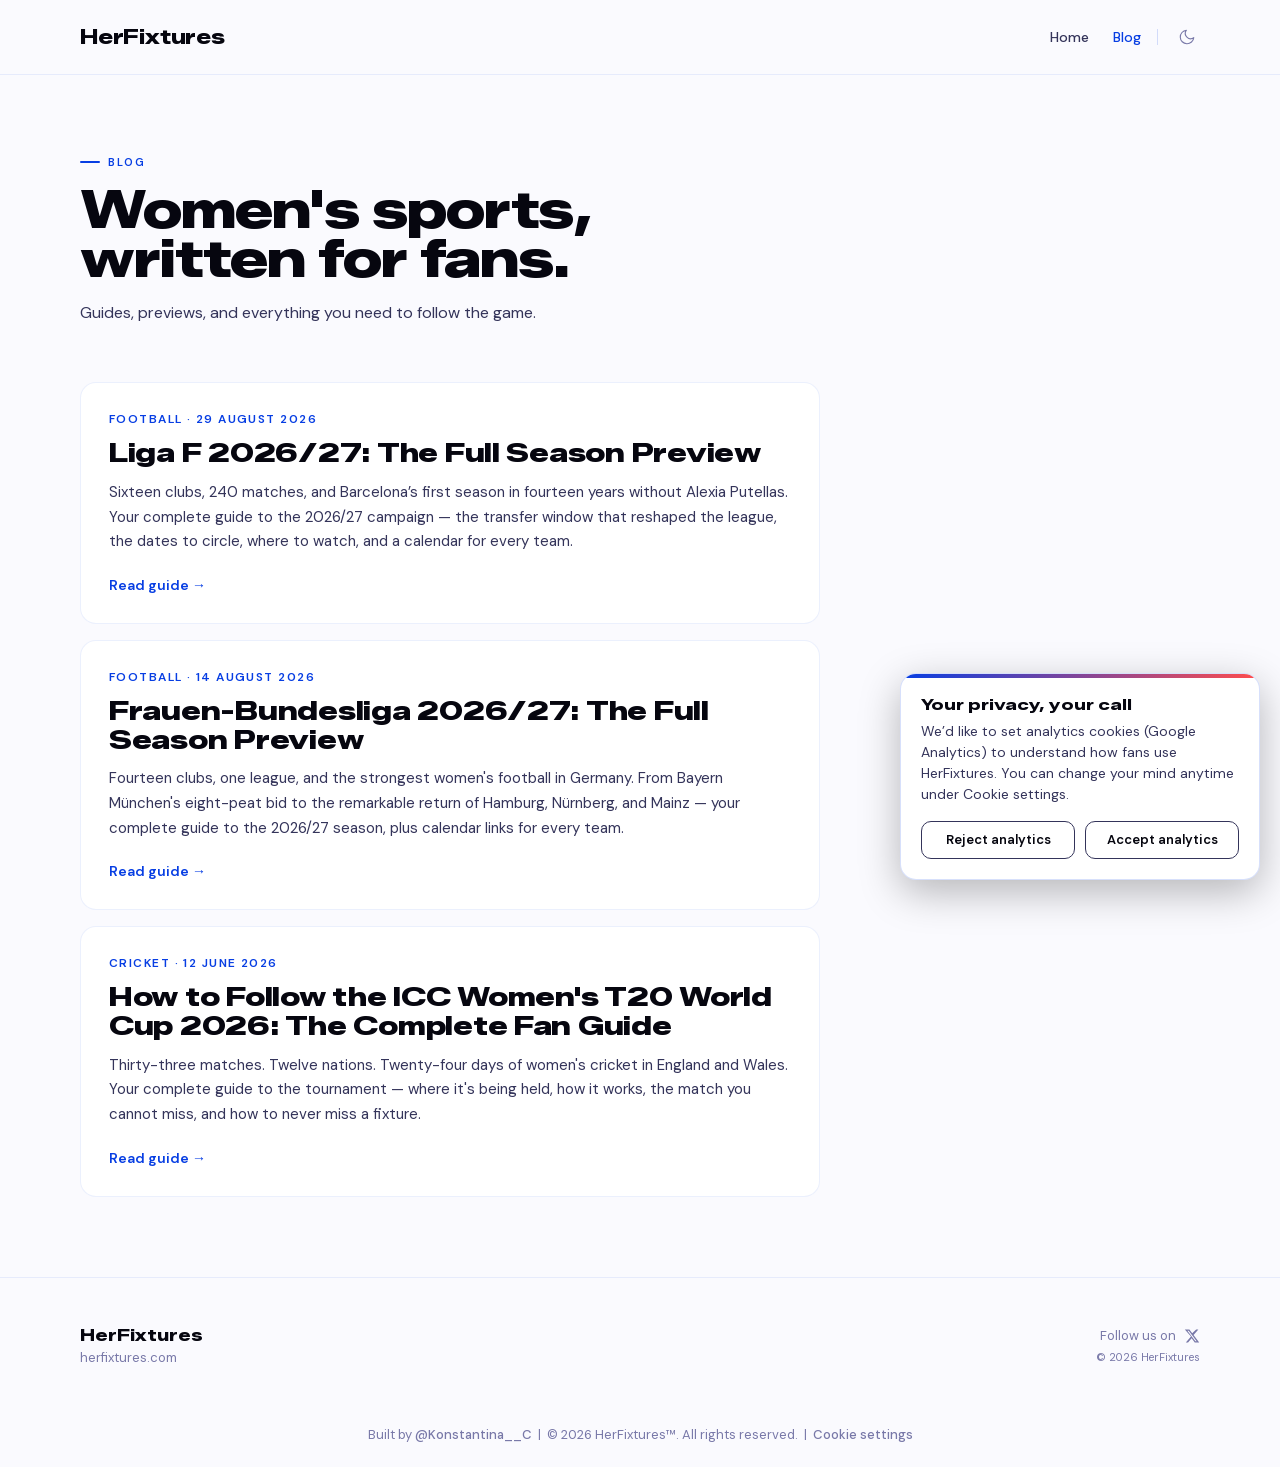
==== commit d671d637: "Cookie settings link styled exactly like the @Konstantina__C link It is now an <a role="button"> wit" ====
--- a/blog/index.html
+++ b/blog/index.html
@@ -388,7 +388,7 @@
   </div>
 </footer>
 <div class="footer-credit">
-  Built by <a href="https://x.com/Konstantina__C" target="_blank" rel="noopener">@Konstantina__C</a> &nbsp;|&nbsp; &copy; 2026 HerFixtures&trade;. All rights reserved. &nbsp;|&nbsp; <button type="button" data-cookie-settings>Cookie settings</button>
+  Built by <a href="https://x.com/Konstantina__C" target="_blank" rel="noopener">@Konstantina__C</a> &nbsp;|&nbsp; &copy; 2026 HerFixtures&trade;. All rights reserved. &nbsp;|&nbsp; <a href="#" role="button" data-cookie-settings>Cookie settings</a>
 </div>
 
 <script>
